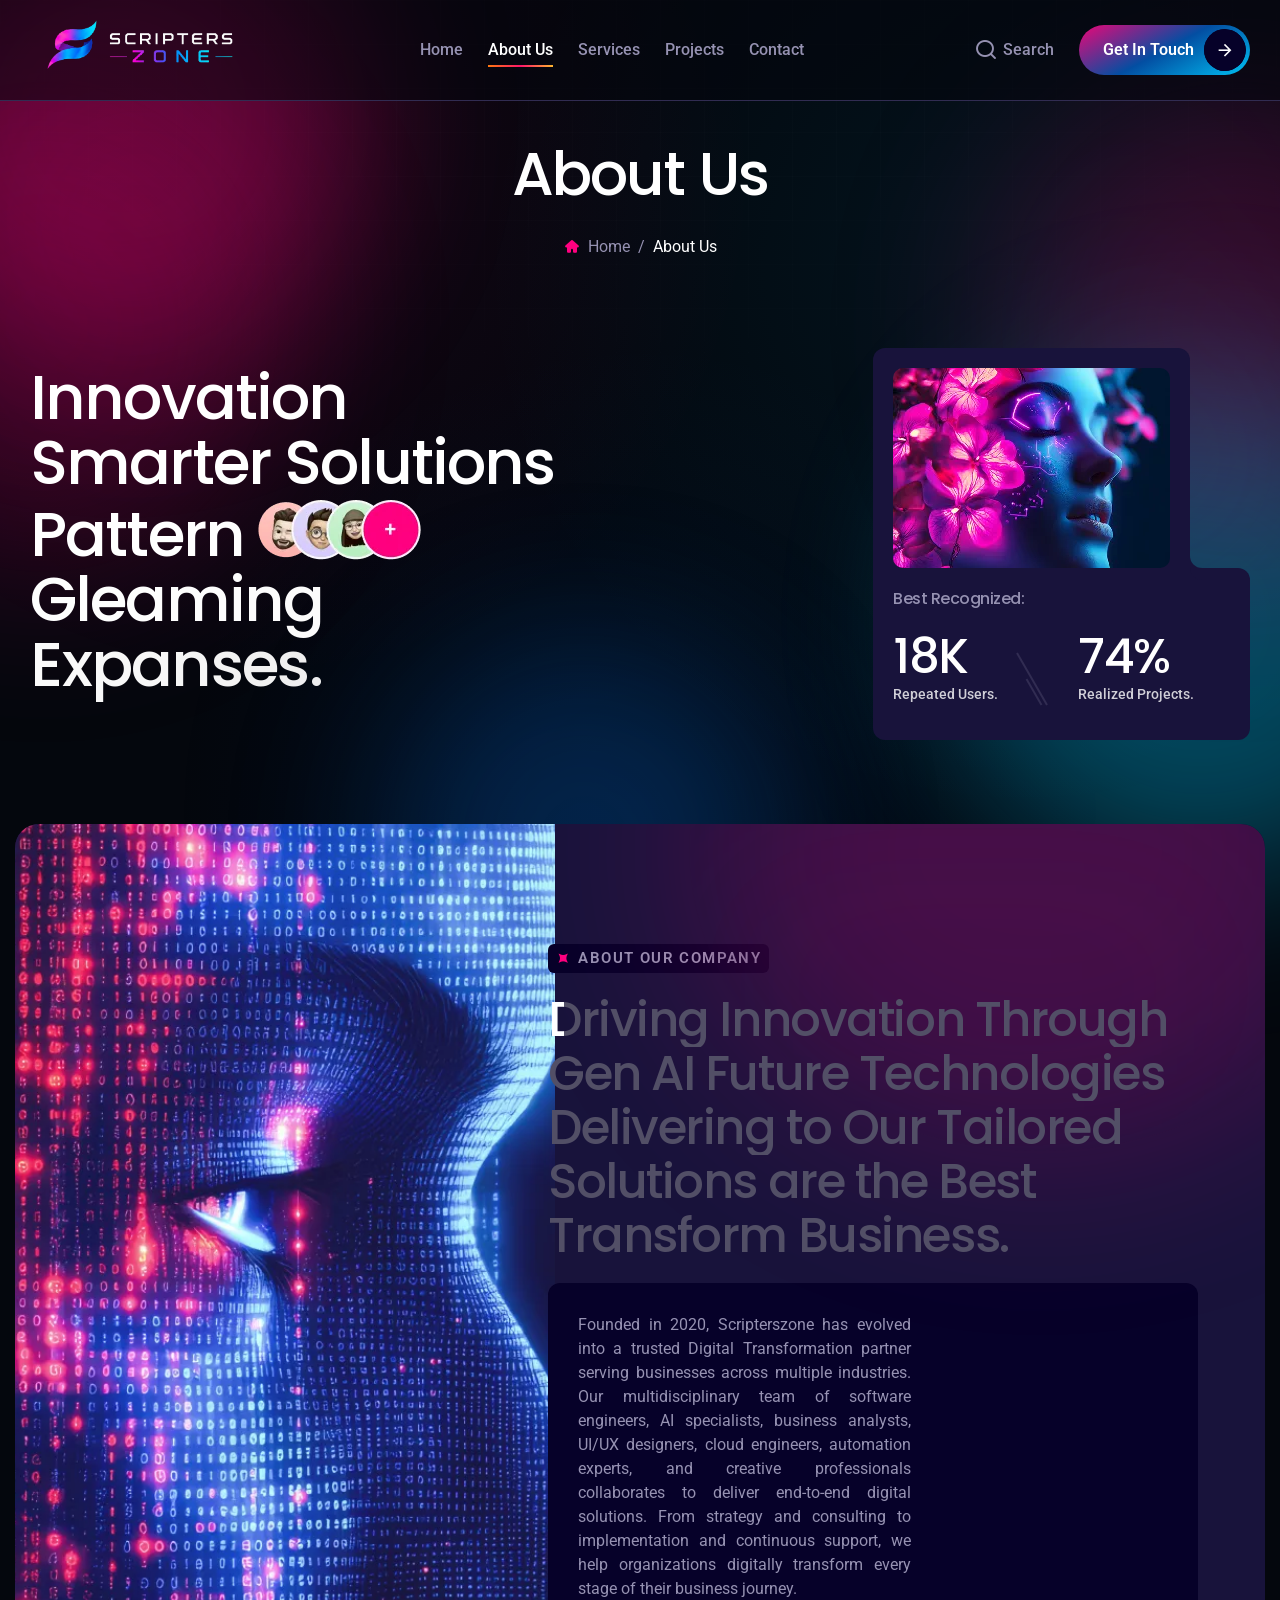
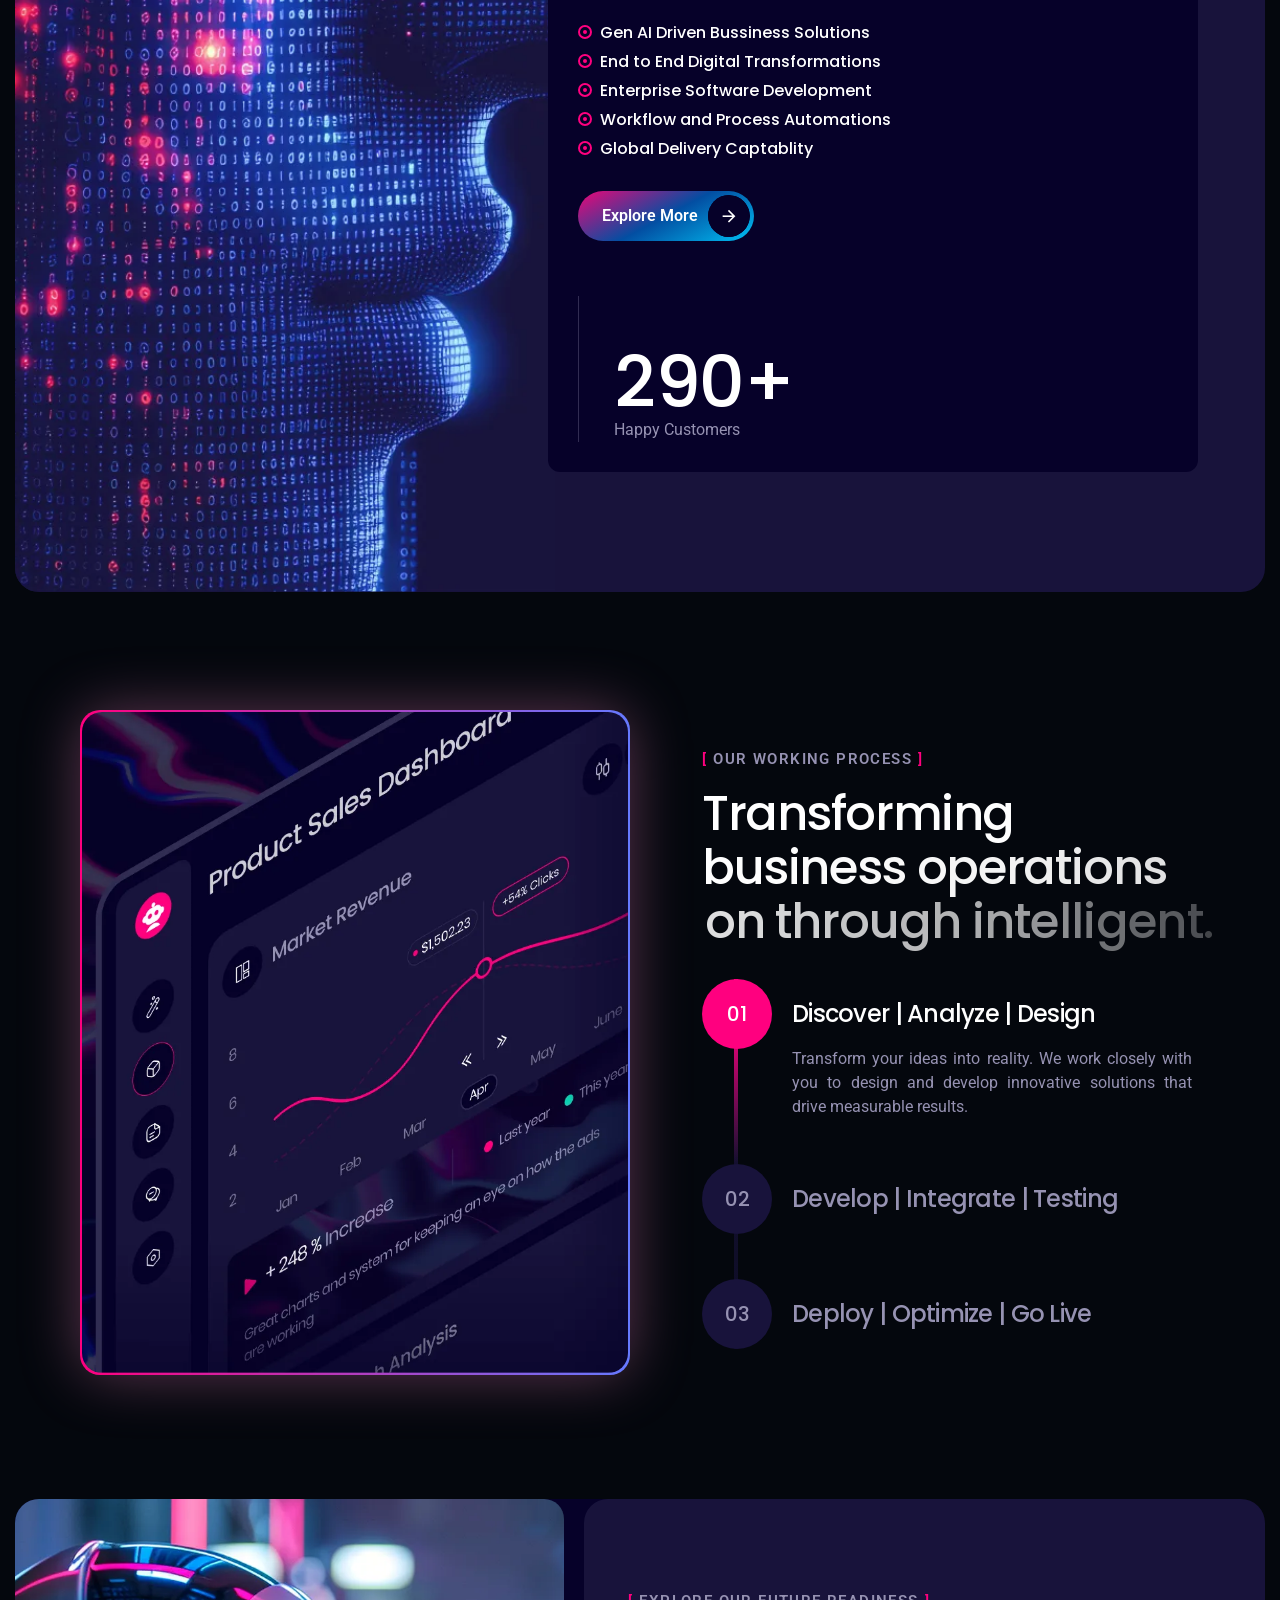
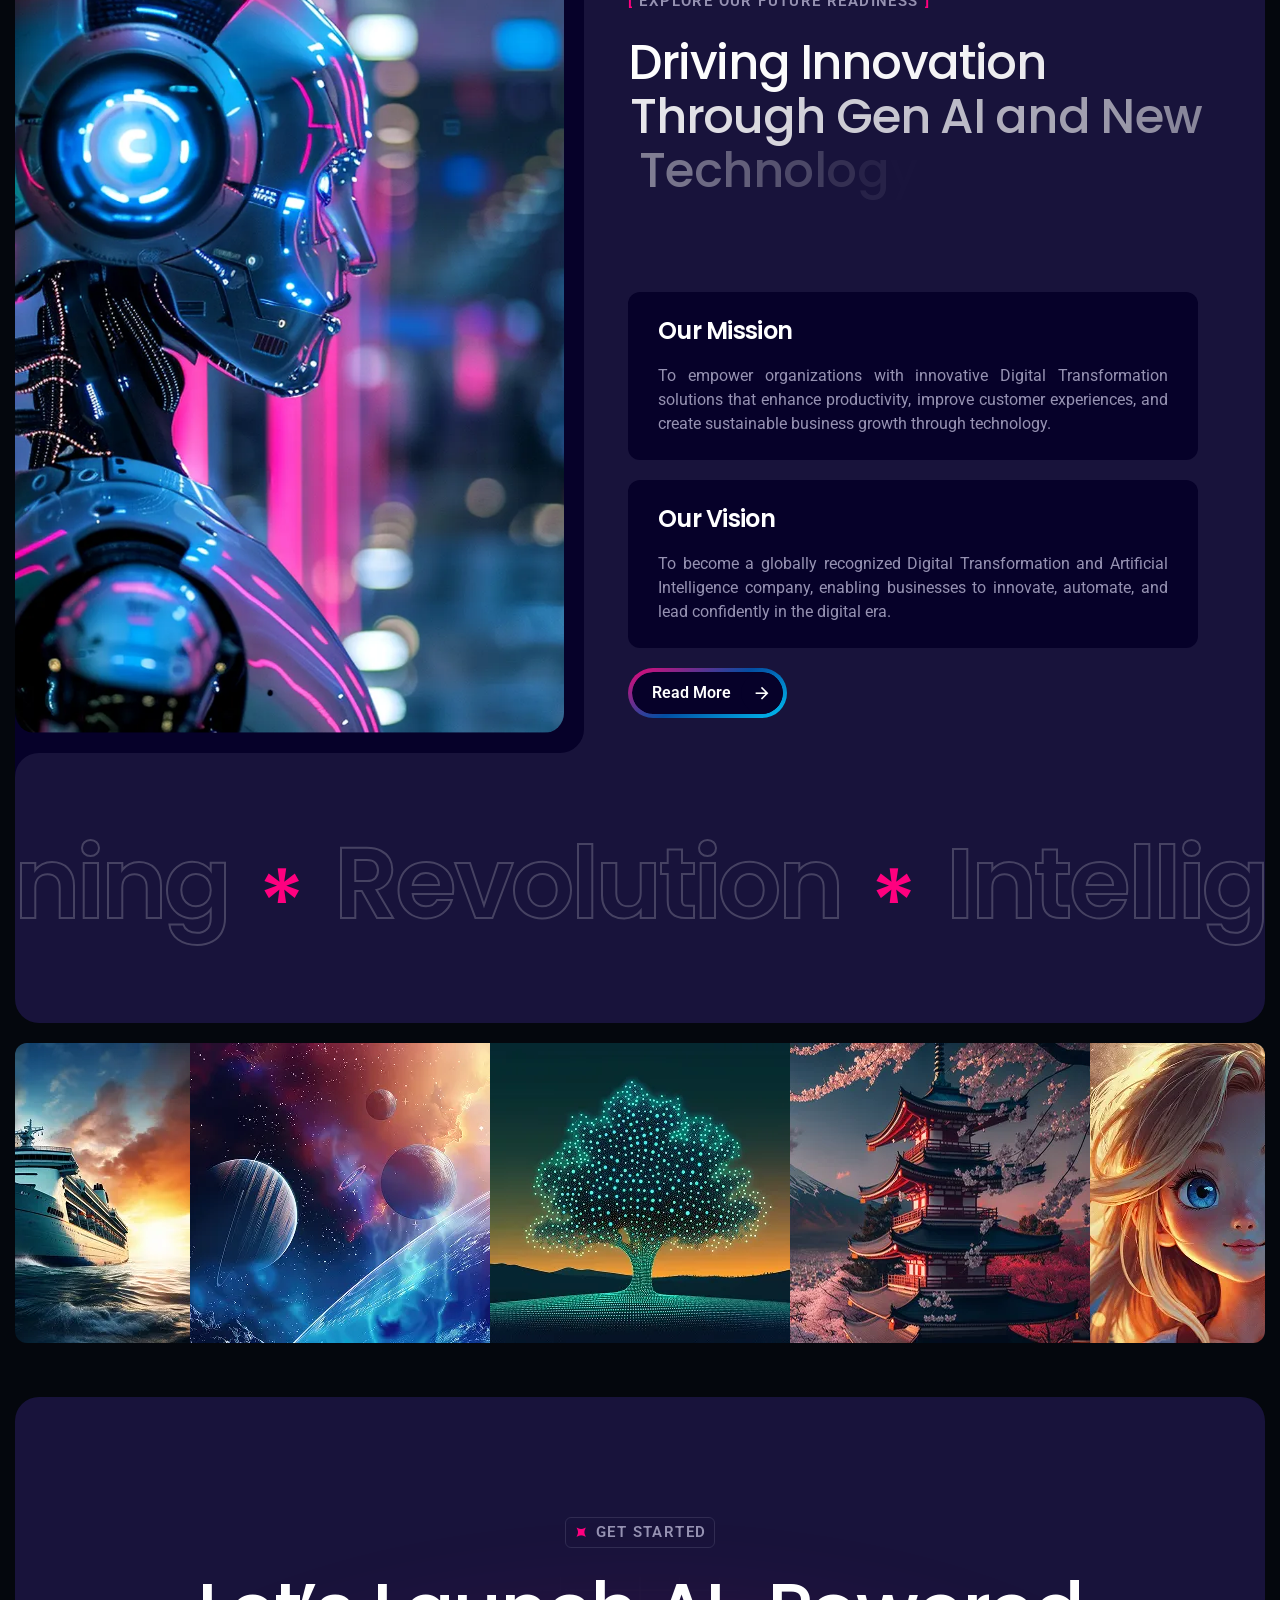
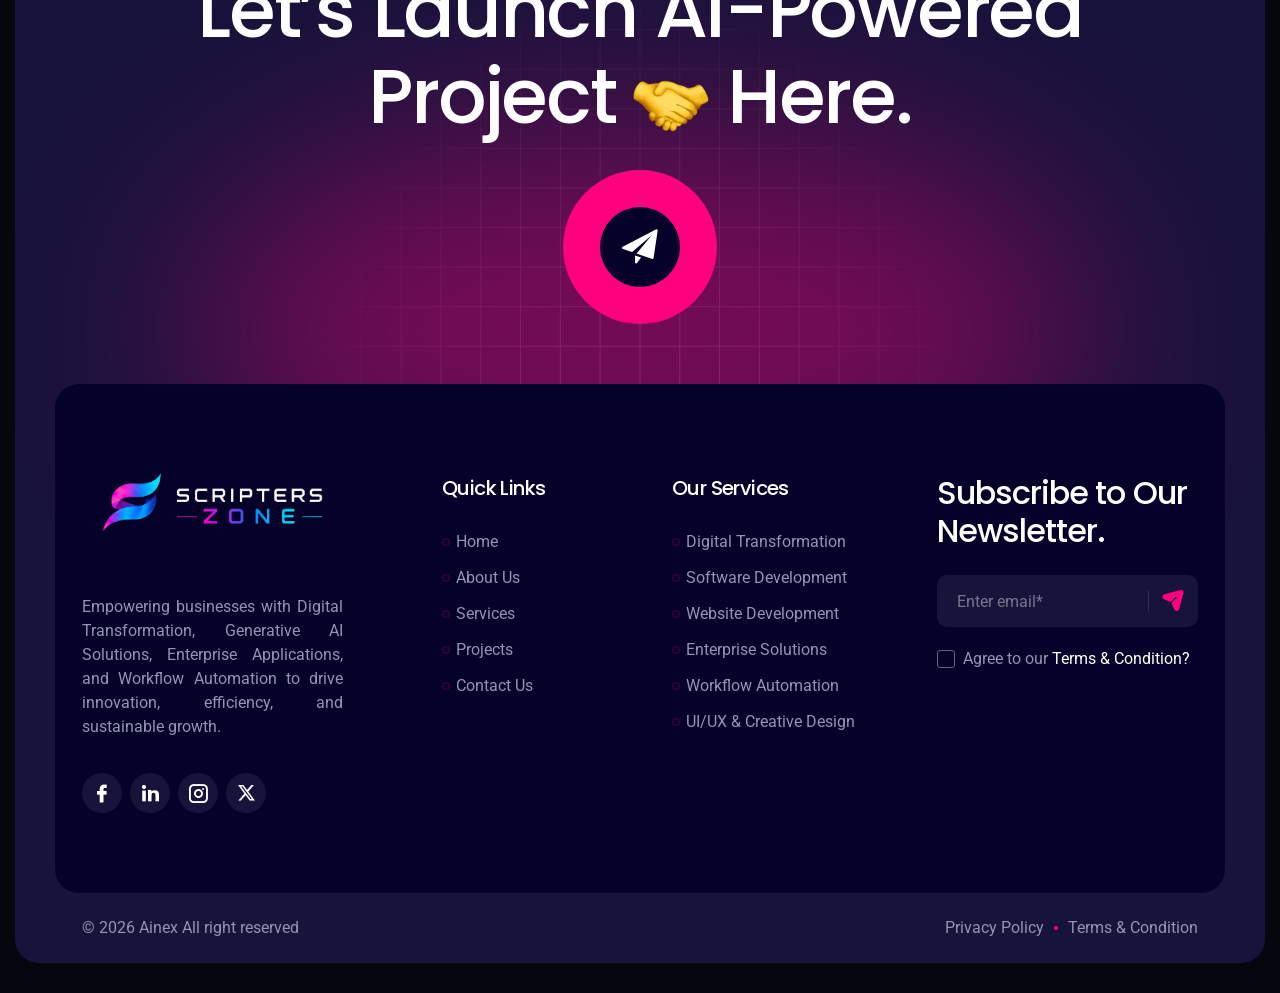
==== about.html @ 6192a3f4 "first commit" ====
<!doctype html>
<html class="no-js" lang="en">

<head>
    <meta charset="utf-8">
    <meta http-equiv="x-ua-compatible" content="ie=edge">
    <meta name="viewport" content="width=device-width, initial-scale=1">
    <meta name="description" content="">

    <!-- Site Title -->
    <title>Scripters Zone</title>

    <!-- Place favicon.ico in the root directory -->
    <link rel="shortcut icon" type="image/x-icon" href="assets/images/fav.png">

    <!-- CSS here -->
    <link rel="stylesheet" href="assets/css/bootstrap.min.css">
    <link rel="stylesheet" href="assets/css/animate.min.css">
    <link rel="stylesheet" href="assets/css/ainex-icons.css">
    <link rel="stylesheet" href="assets/css/nice-select.css">
    <link rel="stylesheet" href="assets/css/swiper.min.css">
    <link rel="stylesheet" href="assets/css/venobox.min.css">
    <link rel="stylesheet" href="assets/css/meanmenu.css">
    <link rel="stylesheet" href="assets/css/main.css">
</head>

<body>
    <div class="bg-noise"></div>
    <div class="grid-overlay"></div>
    <div class="orb orb1"></div>
    <div class="orb orb2"></div>
    <div class="orb orb3"></div>
    <div class="body-overlay"></div>
    <div class="body-overlay"></div>

    <!-- Preloader Start -->
    <div class="preloader is-loading">
        <div class="loading-container">
            <div class="loading"></div>
            <div id="loading-icon"><img src="assets/images/logos/logoicon.png" alt="Loading"></div>
        </div>
    </div>
    <!-- Preloader end -->

    <!-- back to top start -->
    <div class="back-to-top-wrapper">
        <button id="back_to_top" type="button" class="back-to-top-btn">
            <span><i class="tji-rocket"></i></span>
        </button>
    </div>
    <!-- back to top end -->

    <!-- start: Search Popup -->
    <div class="search_popup">
        <div class="search_close">
            <button type="button" class="search_close_btn">
                <svg width="18" height="18" viewBox="0 0 18 18" fill="none" xmlns="http://www.w3.org/2000/svg">
                    <path d="M17 1L1 17" stroke="currentColor" stroke-width="1.5" stroke-linecap="round"
                        stroke-linejoin="round" />
                    <path d="M1 1L17 17" stroke="currentColor" stroke-width="1.5" stroke-linecap="round"
                        stroke-linejoin="round" />
                </svg>
            </button>
        </div>
        <div class="container">
            <div class="row">
                <div class="col-xxl-12">
                    <div class="tj_search_wrapper">
                        <div class="search_form">
                            <form action="#">
                                <div class="search_input">
                                    <h4 class="title">Search Projects, Service or Blog.</h4>
                                    <div class="search-box">
                                        <input class="search-input-field" type="search" placeholder="Search here..."
                                            required="">
                                        <button type="submit">
                                            <i class="tji-search"></i>
                                        </button>
                                    </div>
                                </div>
                            </form>
                        </div>
                    </div>
                </div>
            </div>
        </div>
    </div>
    <div class="search-popup-overlay"></div>
    <!-- end: Search Popup -->

    <!-- start: Hamburger Menu -->
    <div class="hamburger-area d-lg-none">
        <div class="hamburger_bg" data-bg-image="assets/images/funfact/bg-funfact.webp"></div>
        <div class="hamburger_wrapper">
            <div class="hamburger_inner">
                <div class="hamburger_top d-flex align-items-center justify-content-between">
                    <div class="hamburger_logo">
                        <a href="index-2.html" class="mobile_logo">
                            <img src="assets/images/logos/logo.webp" alt="Logo">
                        </a>
                    </div>
                    <div class="hamburger_close">
                        <button class="hamburger_close_btn">
                            <svg width="18" height="18" viewBox="0 0 18 18" fill="none"
                                xmlns="http://www.w3.org/2000/svg">
                                <path d="M17 1L1 17" stroke="currentColor" stroke-width="1.5" stroke-linecap="round"
                                    stroke-linejoin="round" />
                                <path d="M1 1L17 17" stroke="currentColor" stroke-width="1.5" stroke-linecap="round"
                                    stroke-linejoin="round" />
                            </svg>
                        </button>
                    </div>
                </div>
                <div class="hamburger_menu">
                    <div class="mobile_menu"></div>
                </div>
                <div class="hamburger-infos">
                    <h5 class="hamburger-title">Contact Info</h5>
                    <div class="contact-info">
                        <div class="contact-item">
                            <span class="subtitle">Phone</span>
                            <a class="contact-link" href="tel:8089091313">808-909-1313</a>
                        </div>
                        <div class="contact-item">
                            <span class="subtitle">Email</span>
                            <a class="contact-link" href="mailto:info@Ainex.com">info@ainex.com</a>
                        </div>
                        <div class="contact-item">
                            <span class="subtitle">Location</span>
                            <span class="contact-link">993 Renner Burg, West Rond, MT 94251-030</span>
                        </div>
                    </div>
                </div>
            </div>
            <div class="hamburger-socials">
                <h5 class="hamburger-title">Follow Us</h5>
                <div class="social-links style-2">
                    <ul>
                        <li><a href="https://www.facebook.com/" target="_blank"><i class="tji-facebook"></i></a></li>
                        <li><a href="https://www.linkedin.com/" target="_blank"><i class="tji-linkedin"></i></a></li>
                        <li><a href="https://www.instagram.com/" target="_blank"><i class="tji-instagram"></i></a></li>
                        <li><a href="https://x.com/" target="_blank"><i class="tji-x-twitter"></i></a></li>
                    </ul>
                </div>
            </div>
        </div>
    </div>
    <!-- end: Hamburger Menu -->

    <!-- start: Header Area -->
    <header class="header-area header-1 header-absolute">

        <div class="header-bottom">
            <div class="container-fluid">
                <div class="row">
                    <div class="col-12">
                        <div class="header-wrapper">
                            <!-- site logo -->
                            <div class="site_logo">
                                <a class="logo" href="index.html"><img src="assets/images/logos/finallogo.png"
                                        alt="Logo"></a>
                            </div>

                            <!-- navigation -->
                            <div class="menu-area d-none d-lg-inline-flex align-items-center">
                                <nav id="mobile-menu" class="mainmenu">
                                    <ul>
                                        <li><a href="index.html">Home</a></li>
                                        <li class="current-menu-ancestor"><a href="index.html">About Us</a></li>
                                        <li><a href="service.html">Services</a></li>
                                        <li><a href="project.html">Projects</a></li>

                                        <li><a href="contact.html">Contact</a></li>
                                    </ul>
                                </nav>
                            </div>

                            <!-- header right info -->
                            <div class="header-right-item d-none d-lg-inline-flex">
                                <div class="header-search">
                                    <button class="search">
                                        <i class="tji-search"></i> Search
                                    </button>
                                </div>
                                <div class="header-button">
                                    <a class="tj-primary-btn" href="contact.html">
                                        <div class="btn-inner">
                                            <span class="btn-icon h-icon"><i class="tji-arrow-right"></i></span>
                                            <span class="btn-text">Get In Touch</span>
                                            <span class="btn-icon"><i class="tji-arrow-right"></i></span>
                                        </div>
                                    </a>
                                </div>
                            </div>

                            <!-- menu bar -->
                            <div class="menu_bar mobile_menu_bar d-lg-none">
                                <span></span>
                                <span></span>
                                <span></span>
                            </div>
                        </div>
                    </div>
                </div>
            </div>
        </div>
    </header>
    <!-- end: Header Area -->

    <!-- start: Header Area -->
    <header class="header-area header-1 header-duplicate header-sticky">
        <div class="header-bottom">
            <div class="container-fluid">
                <div class="row">
                    <div class="col-12">
                        <div class="header-wrapper">
                            <!-- site logo -->
                            <div class="site_logo">
                                <a class="logo" href="index.html"><img src="assets/images/logos/finallogo.png"
                                        alt="Logo"></a>
                            </div>

                            <!-- navigation -->
                            <div class="menu-area d-none d-lg-inline-flex align-items-center">
                                <nav class="mainmenu">
                                    <ul>
                                        <li><a href="index.html">Home</a></li>
                                        <li class="current-menu-ancestor"><a href="index.html">About Us</a></li>
                                        <li><a href="service.html">Services</a></li>
                                        <li><a href="project.html">Projects</a></li>

                                        <li><a href="contact.html">Contact</a></li>
                                    </ul>
                                </nav>
                            </div>

                            <!-- header right info -->
                            <div class="header-right-item d-none d-lg-inline-flex">
                                <div class="header-search">
                                    <button class="search">
                                        <i class="tji-search"></i> Search
                                    </button>
                                </div>
                                <div class="header-button">
                                    <a class="tj-primary-btn" href="contact.html">
                                        <div class="btn-inner">
                                            <span class="btn-icon h-icon"><i class="tji-arrow-right"></i></span>
                                            <span class="btn-text">Get In Touch</span>
                                            <span class="btn-icon"><i class="tji-arrow-right"></i></span>
                                        </div>
                                    </a>
                                </div>
                            </div>

                            <!-- menu bar -->
                            <div class="menu_bar mobile_menu_bar d-lg-none">
                                <span></span>
                                <span></span>
                                <span></span>
                            </div>
                        </div>
                    </div>
                </div>
            </div>
        </div>
    </header>
    <!-- end: Header Area -->
    <main id="primary" class="site-main">

        <section class="tj-banner-section">
            <div class="container">
                <div class="row">
                    <div class="col-lg-12">
                        <div class="tj-page-header-content text-center">
                            <h1 class="tj-page-title">About Us</h1>
                            <div class="tj-page-link">
                                <span><i class="tji-home"></i></span>
                                <span>
                                    <a href="index.html">Home</a>
                                </span>
                                <span>/</span>
                                <span>
                                    <span>About Us</span>
                                </span>
                            </div>
                        </div>
                    </div>
                </div>
            </div>
            <div class="banner-content-area">
                <div class="banner-col">
                    <div class="banner-content">
                        <h1 class="banner-title text-anim">Innovation Smarter
                            Solutions Pattern <span><img class="wow fadeInRight" data-wow-delay="0.65s"
                                    src="assets/images/hero/profile.webp" alt="Image"></span> Gleaming Expanses.
                        </h1>
                    </div>
                </div>
                <div class="banner-col">
                    <div class="banner-highlight wow fadeInUp" data-wow-delay=".2s" data-wow-duration="0.8s">
                        <div class="banner-video">
                            <video loop muted autoplay playsinline poster="assets/images/hero/hero-video-thumb.webp">
                                <source src="assets/video/hero.mp4" type="video/mp4">
                            </video>
                        </div>
                        <div class="heighlight-content">
                            <h6>Best Recognized:</h6>
                            <div class="heighlight-inner">
                                <div class="countup-item">
                                    <div class="inline-content">
                                        <span class="counter">20</span>
                                        <span class="count-plus">K</span>
                                    </div>
                                    <span class="count-text">Repeated Users.</span>
                                </div>
                                <div class="countup-item">
                                    <div class="inline-content">
                                        <span class="counter">80</span>
                                        <span class="count-plus">%</span>
                                    </div>
                                    <span class="count-text">Realized Projects.</span>
                                </div>
                            </div>
                        </div>
                    </div>
                </div>
                <!-- <div class="banner-scroll wow fadeIn" data-wow-delay=".3s">
                    <a href="#client" class="scroll-down">
                        <span><i class="tji-arrow-down-long"></i></span>
                        Learn More
                    </a>
                </div> -->
            </div>
            <!-- <div class="banner-img-area-1 wow fadeInUp" data-wow-delay=".4s" data-wow-duration="0.8s">
                <div class="banner-img">
                    <img src="assets/images/hero/hero-img.webp" alt="Image">
                </div>
                <div class="collab-text">
                    <span><i class="tji-ai"></i></span>
                    <p class="desc">Collaborative Minds, Creative Hearts.</p>
                </div>
            </div> -->
        </section>

        <section class="h6-about-section section-gap-x3">
            <div class="container">
                <div class="row">
                    <div class="col-12">
                        <div class="about-content-area style-4 gap-top gap-bottom">
                            <div class="sec-heading style-6">
                                <span class="sub-title wow fadeInUp" data-wow-delay="0.3s"><i
                                        class="tji-subtitle-2"></i>About Our
                                    Company</span>
                                <h2 class="sec-title title-highlight">Driving Innovation Through Gen AI Future
                                    Technologies
                                    Delivering to
                                    Our Tailored Solutions are the Best Transform Business.</h2>
                            </div>
                            <div class="about-bottom-area-4">
                                <div class="about-content">
                                    <p style="text-align: justify;" class="desc wow fadeInLeft " data-wow-delay="0.5s">
                                        Founded in 2020,
                                        Scripterszone
                                        has evolved into a trusted Digital Transformation partner serving businesses
                                        across multiple industries. Our multidisciplinary team of software engineers, AI
                                        specialists, business analysts, UI/UX designers, cloud engineers, automation
                                        experts, and creative professionals collaborates to deliver end-to-end digital
                                        solutions. From strategy and consulting to implementation and continuous
                                        support, we help organizations digitally transform every stage of their business
                                        journey.</p>

                                    <ul class="list-style-1 text-white wow fadeInLeft" data-wow-delay="0.6s">
                                        <li>Gen AI Driven Bussiness Solutions</li>
                                        <li>End to End Digital Transformations</li>
                                        <li>Enterprise Software Development</li>
                                        <li>Workflow and Process Automations</li>
                                        <li>Global Delivery Captablity</li>

                                    </ul>
                                    <a class="tj-primary-btn wow fadeInLeft" data-wow-delay="0.7s" href="about.html">
                                        <div class="btn-inner">
                                            <span class="btn-icon h-icon"><i class="tji-arrow-right"></i></span>
                                            <span class="btn-text">Explore More</span>
                                            <span class="btn-icon"><i class="tji-arrow-right"></i></span>
                                        </div>
                                    </a>
                                </div>
                                <div class="h6-customers-box wow fadeInLeft" data-wow-delay=".5s">
                                    <div class="customers">
                                        <ul>
                                            <li class="wow fadeInLeft" data-wow-delay=".3s"><img
                                                    src="assets/images/testimonial/client-3.webp" alt="">
                                            </li>
                                            <li class="wow fadeInLeft" data-wow-delay=".4s"><img
                                                    src="assets/images/testimonial/client-2.webp" alt="">
                                            </li>
                                            <li class="wow fadeInLeft" data-wow-delay=".5s"><img
                                                    src="assets/images/testimonial/client-4.webp" alt="">
                                            </li>
                                            <li class="wow fadeInLeft" data-wow-delay=".6s"><span><i
                                                        class="tji-plus"></i></span></li>
                                        </ul>
                                    </div>
                                    <div class="countup-item">
                                        <div class="inline-content">
                                            <span class="counter">500</span>
                                            <span class="count-plus">+</span>



                                        </div>
                                        <span class="count-text">Happy Customers</span>
                                    </div>
                                </div>
                            </div>
                        </div>
                    </div>
                </div>
            </div>
            <div class="h6-about-img">
                <div class="about-img wow fadeInLeft" data-wow-delay=".3s" data-wow-duration="0.8s">
                    <img src="assets/images/about/h6-about-img.webp" alt="Image">
                </div>
            </div>
        </section>
        <div class="h8-working-process section-gap fix">
            <div class="container">
                <div class="row row-gap-4">
                    <div class="col-lg-6 order-lg-1 order-2">
                        <div class="process-img-area wow fadeInLeft" data-wow-delay=".3s">
                            <div class="process-img active">
                                <img src="assets/images/process/h8-process-img.webp" alt="">
                            </div>
                            <div class="process-img">
                                <img src="assets/images/process/process-img.webp" alt="">
                            </div>
                            <div class="process-img">
                                <img src="assets/images/project/project-4.webp" alt="">
                            </div>
                        </div>
                    </div>
                    <div class="col-lg-6 order-lg-2 order-1">
                        <div class="h8-process-area">
                            <div class="sec-heading style-2">
                                <span class="sub-title wow fadeInUp" data-wow-delay="0.3s">OUR WORKING PROCESS</span>
                                <h2 class="sec-title text-anim">Transforming business operations on through intelligent.
                                </h2>
                            </div>
                            <div class="h8-process-wrap wow fadeInUp" data-wow-delay=".3s" data-wow-duration="1.5s">
                                <div class="process-line"></div>
                                <div class="process-item h8-process-item active">
                                    <div class="process-step">
                                        <span>01</span>
                                    </div>
                                    <div class="process-content">
                                        <h4 class="title">Discover | Analyze | Design</h4>
                                        <p class="desc">Transform your ideas into reality. We work closely with you to
                                            design and develop innovative solutions that drive measurable results.
                                        </p>
                                    </div>
                                </div>


                                <div class="process-item h8-process-item">
                                    <div class="process-step">
                                        <span>02</span>
                                    </div>
                                    <div class="process-content">
                                        <h4 class="title">Develop | Integrate | Testing </h4>
                                        <p class="desc">

                                            Build secure, scalable web, mobile, and enterprise applications & Connect
                                            ERP, CRM, third-party APIs, cloud services, and AI models.
                                        </p>
                                    </div>
                                </div>

                                <div class="process-item h8-process-item">
                                    <div class="process-step">
                                        <span>03</span>
                                    </div>
                                    <div class="process-content">
                                        <h4 class="title">Deploy | Optimize | Go Live</h4>
                                        <p class="desc">Launch cloud-ready solutions with CI/CD and DevOps best
                                            practices & Monitor, maintain, improve, and continuously innovate.
                                        </p>
                                    </div>
                                </div>


                            </div>
                        </div>
                    </div>
                </div>
            </div>
        </div>
        <section class="tj-about-section-2 section-gap-x">
            <div class="about-wrapper">
                <div class="about-area">
                    <div class="container">
                        <div class="row">
                            <div class="col-12">
                                <div class="about-content-area style-2">
                                    <div class="sec-heading style-2">
                                        <span class="sub-title wow fadeInUp" data-wow-delay="0.3s">Explore our
                                            Future readiness</span>
                                        <h2 class="sec-title text-anim">Driving Innovation Through Gen AI and New
                                            Technology, Delivering
                                            Tailored</h2>
                                    </div>
                                    <div class="about-bottom-area-2">

                                        <div class="mission-vision-wrap">
                                            <div class="mission-vision-box wow fadeInRight" data-wow-delay=".5s">
                                                <h4 class="title">Our Mission</h4>
                                                <p class="desc">To empower organizations with innovative Digital
                                                    Transformation solutions that enhance productivity, improve customer
                                                    experiences, and create sustainable business growth through
                                                    technology.
                                                </p>
                                            </div>
                                            <div class="mission-vision-box wow fadeInRight" data-wow-delay=".5s">
                                                <h4 class="title">Our Vision</h4>
                                                <p class="desc">To become a globally recognized Digital Transformation
                                                    and Artificial Intelligence company, enabling businesses to
                                                    innovate, automate, and lead confidently in the digital era.
                                                </p>
                                            </div>
                                            <a class="tj-primary-btn style-2 wow fadeInUp" data-wow-delay=".5s"
                                                href="about.html">
                                                <div class="btn-inner">
                                                    <span class="btn-icon h-icon"><i class="tji-arrow-right"></i></span>
                                                    <span class="btn-text">Read More</span>
                                                    <span class="btn-icon"><i class="tji-arrow-right"></i></span>
                                                </div>
                                            </a>
                                        </div>
                                    </div>
                                </div>
                            </div>
                        </div>
                    </div>
                    <div class="about-img-area">
                        <div class="about-img wow fadeInLeft" data-wow-delay=".3s" data-wow-duration="0.8s">
                            <img src="assets/images/about/about-img-2.webp" alt="Image">
                        </div>
                    </div>
                </div>
                <div class="marquee-area">
                    <div class="swiper marquee-slider">
                        <div class="swiper-wrapper">
                            <div class="swiper-slide marquee-item">
                                <h4 class="marquee-text">Redefining</h4>
                                <div class="marquee-icon">
                                    <i class="tji-marquee-icon"></i>
                                </div>
                            </div>
                            <div class="swiper-slide marquee-item">
                                <h4 class="marquee-text">Revolution</h4>
                                <div class="marquee-icon">
                                    <i class="tji-marquee-icon"></i>
                                </div>
                            </div>
                            <div class="swiper-slide marquee-item">
                                <h4 class="marquee-text">Intelligence</h4>
                                <div class="marquee-icon">
                                    <i class="tji-marquee-icon"></i>
                                </div>
                            </div>
                            <div class="swiper-slide marquee-item">
                                <h4 class="marquee-text">Redefining</h4>
                                <div class="marquee-icon">
                                    <i class="tji-marquee-icon"></i>
                                </div>
                            </div>
                            <div class="swiper-slide marquee-item">
                                <h4 class="marquee-text">Revolution</h4>
                                <div class="marquee-icon">
                                    <i class="tji-marquee-icon"></i>
                                </div>
                            </div>
                            <div class="swiper-slide marquee-item">
                                <h4 class="marquee-text">Intelligence</h4>
                                <div class="marquee-icon">
                                    <i class="tji-marquee-icon"></i>
                                </div>
                            </div>
                        </div>
                    </div>
                </div>
            </div>
        </section>

        <section class="tj-gallery-section section-gap-x wow fadeInUp" data-wow-delay=".4s">
            <div class="container-fluid gx-md-0">
                <div class="row">
                    <div class="col-12">
                        <div class="swiper gallery-slider">
                            <div class="swiper-wrapper">
                                <div class="swiper-slide gallery-item">
                                    <div class="gallery-img">
                                        <img src="assets/images/gallery/insta-gallery-1.webp" alt="Image">
                                        <a class="social-icon" href="https://www.instagram.com/" target="_blank"><i
                                                class="tji-instagram"></i></a>
                                    </div>
                                </div>
                                <div class="swiper-slide gallery-item">
                                    <div class="gallery-img">
                                        <img src="assets/images/gallery/insta-gallery-2.webp" alt="Image">
                                        <a class="social-icon" href="https://www.instagram.com/" target="_blank"><i
                                                class="tji-instagram"></i></a>
                                    </div>
                                </div>
                                <div class="swiper-slide gallery-item">
                                    <div class="gallery-img">
                                        <img src="assets/images/gallery/insta-gallery-3.webp" alt="Image">
                                        <a class="social-icon" href="https://www.instagram.com/" target="_blank"><i
                                                class="tji-instagram"></i></a>
                                    </div>
                                </div>
                                <div class="swiper-slide gallery-item">
                                    <div class="gallery-img">
                                        <img src="assets/images/gallery/insta-gallery-4.webp" alt="Image">
                                        <a class="social-icon" href="https://www.instagram.com/" target="_blank"><i
                                                class="tji-instagram"></i></a>
                                    </div>
                                </div>
                                <div class="swiper-slide gallery-item">
                                    <div class="gallery-img">
                                        <img src="assets/images/gallery/insta-gallery-5.webp" alt="Image">
                                        <a class="social-icon" href="https://www.instagram.com/" target="_blank"><i
                                                class="tji-instagram"></i></a>
                                    </div>
                                </div>
                                <div class="swiper-slide gallery-item">
                                    <div class="gallery-img">
                                        <img src="assets/images/gallery/insta-gallery-6.webp" alt="Image">
                                        <a class="social-icon" href="https://www.instagram.com/" target="_blank"><i
                                                class="tji-instagram"></i></a>
                                    </div>
                                </div>
                            </div>
                        </div>
                    </div>
                </div>
            </div>
        </section>
    </main>


    <!-- start: Footer Section -->
    <footer class="tj-footer-section footer-3 section-gap-top section-gap-x mt-4">
        <div class="footer-top-area">
            <div class="container">
                <div class="row">
                    <div class="col-12">
                        <div class="footer-cta">
                            <div class="sec-heading style-3 wow fadeInUp" data-wow-delay=".5s">
                                <span class="sub-title"><i class="tji-subtitle-2"></i>Get Started</span>
                                <h2 class="sec-title">Let’s Launch AI-Powered Project <img
                                        src="assets/images/shape/hand.webp" alt="">
                                    Here.
                                </h2>
                            </div>
                            <div class="circle-text-wrap wow fadeInUp" data-wow-delay=".7s">
                                <span class="circle-text" data-bg-image="assets/images/cta/circle-text.webp"></span>
                                <a class="circle-icon" href="contact.html"><span><i class="tji-plane-2"></i></span></a>
                            </div>
                            <div class="cta-bg wow fadeIn" data-wow-delay=".3s"><img
                                    src="assets/images/cta/line-pattern.webp" alt="">
                            </div>
                        </div>
                    </div>
                </div>
            </div>
        </div>
        <div class="footer-main-area style-2">
            <div class="container">
                <div class="row justify-content-between">
                    <div class="col-xl-3 col-md-6">
                        <div class="footer-widget footer-col-1">
                            <div class="footer-logo">
                                <a href="index-2.html">
                                    <img src="assets/images/logos/finallogo.png" alt="Logo">
                                </a>
                            </div>
                            <div class="footer-text">
                                <p style="text-align: justify;">Empowering businesses with Digital Transformation,
                                    Generative
                                    AI
                                    Solutions, Enterprise
                                    Applications, and Workflow Automation to drive innovation, efficiency, and
                                    sustainable growth.

                                </p>

                            </div>
                            <div class="social-links style-2">
                                <ul>
                                    <li><a href="https://www.facebook.com/" target="_blank"><i
                                                class="tji-facebook"></i></a></li>
                                    <li><a href="https://www.linkedin.com/" target="_blank"><i
                                                class="tji-linkedin"></i></a></li>
                                    <li><a href="https://www.instagram.com/" target="_blank"><i
                                                class="tji-instagram"></i></a></li>
                                    <li><a href="https://x.com/" target="_blank"><i class="tji-x-twitter"></i></a></li>
                                </ul>
                            </div>
                        </div>
                    </div>
                    <div class="col-xxl-2 col-xl-3 col-md-6">
                        <div class="footer-widget widget-nav-menu footer-col-2">
                            <h5 class="title">Quick Links</h5>
                            <ul>
                                <li><a href="index.html">Home</a></li>
                                <li><a href="about.html">About Us</a></li>
                                <li><a href="service.html">Services</a></li>
                                <li><a href="project.html">Projects</a></li>
                                <li><a href="contact.html">Contact Us</a></li>
                            </ul>
                        </div>
                    </div>
                    <div class="col-xl-3 col-md-6">
                        <div class="footer-widget widget-nav-menu footer-col-3">
                            <h5 class="title">Our Services</h5>
                            <ul>
                                <li><a href="service.html">Digital Transformation</a></li>
                                <li><a href="service.html">Software Development</a></li>
                                <li><a href="service.html">Website Development</a></li>
                                <li><a href="service.html">Enterprise Solutions</a></li>
                                <li><a href="service.html">Workflow Automation</a></li>
                                <li><a href="service.html">UI/UX & Creative Design</a></li>
                            </ul>
                        </div>
                    </div>
                    <div class="col-xxl-4 col-xl-3 col-md-6">
                        <div class="footer-widget widget-subscribe footer-col-4">
                            <h3 class="title">Subscribe to Our Newsletter.</h3>
                            <div class="subscribe-form">
                                <form action="#">
                                    <input type="email" name="email" placeholder="Enter email*">
                                    <button type="submit"><i class="tji-plane"></i></button>
                                    <label for="agree"><input id="agree" type="checkbox">Agree to our <a href="#">Terms
                                            &
                                            Condition?</a></label>
                                </form>
                            </div>
                        </div>
                    </div>
                </div>
            </div>
        </div>
        <div class="tj-copyright-area-2">
            <div class="container">
                <div class="row">
                    <div class="col-12">
                        <div class="copyright-content-area">
                            <div class="copyright-text">
                                <p>&copy; <span>2026</span> <a
                                        href="https://themeforest.net/user/theme-junction/portfolio"
                                        target="_blank">Ainex</a> All right reserved</p>
                            </div>
                            <div class="copyright-menu">
                                <ul>
                                    <li><a href="contact.html">Privacy Policy</a></li>
                                    <li><a href="contact.html">Terms & Condition</a></li>
                                </ul>
                            </div>
                        </div>
                    </div>
                </div>
            </div>
        </div>
    </footer>

    <!-- end: Footer Section -->


    <!-- JS here -->
    <script src="assets/js/jquery.min.js"></script>
    <script src="assets/js/bootstrap.bundle.min.js"></script>

    <script src="assets/js/gsap.min.js"></script>
    <script src="assets/js/gsap-scroll-to-plugin.min.js"></script>
    <script src="assets/js/gsap-scroll-trigger.min.js"></script>
    <script src="assets/js/gsap-split-text.min.js"></script>
    <script src="assets/js/smooth-scroll.min.js"></script>

    <script src="assets/js/jquery.nice-select.min.js"></script>
    <script src="assets/js/swiper.min.js"></script>
    <script src="assets/js/waypoints.min.js"></script>
    <script src="assets/js/counterup.min.js"></script>
    <script src="assets/js/venobox.min.js"></script>
    <script src="assets/js/appear.min.js"></script>
    <script src="assets/js/wow.min.js"></script>
    <script src="assets/js/meanmenu.js"></script>
    <script src="assets/js/main.js"></script>
</body>

</html>
---- assets/css/ainex-icons.css ----
@font-face {
	font-family: "ainex-icons";
	src: url("../fonts/ainex-icons551a.eot?zdks1n");
	src: url("../fonts/ainex-icons551a.eot?zdks1n#iefix") format("embedded-opentype"),
		url("../fonts/ainex-icons551a.ttf?zdks1n") format("truetype"),
		url("../fonts/ainex-icons551a.woff?zdks1n") format("woff"),
		url("../fonts/ainex-icons551a.svg?zdks1n#ainex-icons") format("svg");
	font-weight: normal;
	font-style: normal;
	font-display: block;
}

[class^="tji-"],
[class*=" tji-"] {
	/* use !important to prevent issues with browser extensions that change fonts */
	font-family: "ainex-icons" !important;
	speak: never;
	font-style: normal;
	font-weight: normal;
	font-variant: normal;
	text-transform: none;
	line-height: 1;

	/* Better Font Rendering =========== */
	-webkit-font-smoothing: antialiased;
	-moz-osx-font-smoothing: grayscale;
}

.tji-idea:before {
	content: "\e901";
}
.tji-arrow-right-2:before {
	content: "\e902";
}
.tji-arrow-menu:before {
	content: "\e903";
}
.tji-arrow-left:before {
	content: "\e904";
}
.tji-arrow-right:before {
	content: "\e905";
}
.tji-arrow-right-3:before {
	content: "\e906";
}
.tji-arrow-left-long:before {
	content: "\e907";
}
.tji-arrow-right-long:before {
	content: "\e908";
}
.tji-arrow-down:before {
	content: "\e909";
}
.tji-arrow-down-long:before {
	content: "\e910";
}
.tji-search:before {
	content: "\e911";
}
.tji-home:before {
	content: "\e912";
}
.tji-envelop:before {
	content: "\e913";
}
.tji-envelop-2:before {
	content: "\e914";
}
.tji-phone:before {
	content: "\e915";
}
.tji-phone-2:before {
	content: "\e916";
}
.tji-location:before {
	content: "\e917";
}
.tji-location-2:before {
	content: "\e918";
}
.tji-plane:before {
	content: "\e919";
}
.tji-clock:before {
	content: "\e920";
}
.tji-ai:before {
	content: "\e921";
}
.tji-cheer-up:before {
	content: "\e922";
}
.tji-hand:before {
	content: "\e923";
}
.tji-trophy:before {
	content: "\e924";
}
.tji-team:before {
	content: "\e925";
}
.tji-discovery:before {
	content: "\e926";
}
.tji-development:before {
	content: "\e927";
}
.tji-support:before {
	content: "\e928";
}
.tji-innovation:before {
	content: "\e929";
}
.tji-integration:before {
	content: "\e930";
}
.tji-technology:before {
	content: "\e931";
}
.tji-support-2:before {
	content: "\e932";
}
.tji-play:before {
	content: "\e933";
}
.tji-quote:before {
	content: "\e934";
}
.tji-plus:before {
	content: "\e935";
}
.tji-minus:before {
	content: "\e936";
}
.tji-stars:before {
	content: "\e937";
}
.tji-subtitle:before {
	content: "\e938";
}
.tji-subtitle-2:before {
	content: "\e939";
}
.tji-marquee-icon:before {
	content: "\e940";
}
.tji-user:before {
	content: "\e941";
}
.tji-budget:before {
	content: "\e942";
}
.tji-chart:before {
	content: "\e943";
}
.tji-calendar:before {
	content: "\e944";
}
.tji-chat:before {
	content: "\e945";
}
.tji-comment:before {
	content: "\e946";
}
.tji-window:before {
	content: "\e947";
}
.tji-check:before {
	content: "\e948";
}
.tji-check-2:before {
	content: "\e949";
}
.tji-rocket:before {
	content: "\e950";
}
.tji-share:before {
	content: "\e951";
}
.tji-plane-2:before {
	content: "\e952";
}
.tji-facebook:before {
	content: "\e953";
}
.tji-instagram:before {
	content: "\e954";
}
.tji-linkedin:before {
	content: "\e955";
}
.tji-x-twitter:before {
	content: "\e956";
}
.tji-whatsapp:before {
	content: "\e957";
}
.tji-telegram:before {
	content: "\e958";
}
.tji-messenger:before {
	content: "\e959";
}
.tji-youtube:before {
	content: "\e960";
}
.tji-vimeo:before {
	content: "\e961";
}
.tji-pinterest:before {
	content: "\e962";
}
.tji-spotify:before {
	content: "\e963";
}
.tji-threads:before {
	content: "\e964";
}
.tji-tumblr:before {
	content: "\e965";
}
.tji-github:before {
	content: "\e966";
}
.tji-google:before {
	content: "\e967";
}
.tji-apple:before {
	content: "\e968";
}
.tji-signal:before {
	content: "\e969";
}
.tji-add-cart:before {
	content: "\e970";
}
.tji-robot:before {
	content: "\e971";
}
.tji-service-1:before {
	content: "\e972";
}
.tji-service-2:before {
	content: "\e973";
}
.tji-service-3:before {
	content: "\e974";
}
.tji-service-4:before {
	content: "\e975";
}
.tji-x-mark:before {
	content: "\e976";
}
.tji-search-2:before {
	content: "\e977";
}
.tji-plane-3:before {
	content: "\e978";
}
.tji-message:before {
	content: "\e979";
}
.tji-list:before {
	content: "\e980";
}
.tji-clock-2:before {
	content: "\e981";
}
.tji-folder:before {
	content: "\e982";
}
.tji-power:before {
	content: "\e983";
}
---- assets/css/nice-select.css ----
.nice-select {
  -webkit-tap-highlight-color: transparent;
  background-color: #fff;
  border-radius: 5px;
  border: solid 1px #e8e8e8;
  box-sizing: border-box;
  clear: both;
  cursor: pointer;
  display: block;
  float: left;
  font-family: inherit;
  font-size: 14px;
  font-weight: normal;
  height: 42px;
  line-height: 40px;
  outline: none;
  padding-left: 18px;
  padding-right: 30px;
  position: relative;
  text-align: left !important;
  -webkit-transition: all 0.2s ease-in-out;
  transition: all 0.2s ease-in-out;
  -webkit-user-select: none;
     -moz-user-select: none;
      -ms-user-select: none;
          user-select: none;
  white-space: nowrap;
  width: auto; }
  .nice-select:hover {
    border-color: #dbdbdb; }
  .nice-select:active, .nice-select.open, .nice-select:focus {
    border-color: #999; }
  .nice-select:after {
    border-bottom: 2px solid #999;
    border-right: 2px solid #999;
    content: '';
    display: block;
    height: 5px;
    margin-top: -4px;
    pointer-events: none;
    position: absolute;
    right: 12px;
    top: 50%;
    -webkit-transform-origin: 66% 66%;
        -ms-transform-origin: 66% 66%;
            transform-origin: 66% 66%;
    -webkit-transform: rotate(45deg);
        -ms-transform: rotate(45deg);
            transform: rotate(45deg);
    -webkit-transition: all 0.15s ease-in-out;
    transition: all 0.15s ease-in-out;
    width: 5px; }
  .nice-select.open:after {
    -webkit-transform: rotate(-135deg);
        -ms-transform: rotate(-135deg);
            transform: rotate(-135deg); }
  .nice-select.open .list {
    opacity: 1;
    pointer-events: auto;
    -webkit-transform: scale(1) translateY(0);
        -ms-transform: scale(1) translateY(0);
            transform: scale(1) translateY(0); }
  .nice-select.disabled {
    border-color: #ededed;
    color: #999;
    pointer-events: none; }
    .nice-select.disabled:after {
      border-color: #cccccc; }
  .nice-select.wide {
    width: 100%; }
    .nice-select.wide .list {
      left: 0 !important;
      right: 0 !important; }
  .nice-select.right {
    float: right; }
    .nice-select.right .list {
      left: auto;
      right: 0; }
  .nice-select.small {
    font-size: 12px;
    height: 36px;
    line-height: 34px; }
    .nice-select.small:after {
      height: 4px;
      width: 4px; }
    .nice-select.small .option {
      line-height: 34px;
      min-height: 34px; }
  .nice-select .list {
    background-color: #fff;
    border-radius: 5px;
    box-shadow: 0 0 0 1px rgba(68, 68, 68, 0.11);
    box-sizing: border-box;
    margin-top: 4px;
    opacity: 0;
    overflow: hidden;
    padding: 0;
    pointer-events: none;
    position: absolute;
    top: 100%;
    left: 0;
    -webkit-transform-origin: 50% 0;
        -ms-transform-origin: 50% 0;
            transform-origin: 50% 0;
    -webkit-transform: scale(0.75) translateY(-21px);
        -ms-transform: scale(0.75) translateY(-21px);
            transform: scale(0.75) translateY(-21px);
    -webkit-transition: all 0.2s cubic-bezier(0.5, 0, 0, 1.25), opacity 0.15s ease-out;
    transition: all 0.2s cubic-bezier(0.5, 0, 0, 1.25), opacity 0.15s ease-out;
    z-index: 9; }
    .nice-select .list:hover .option:not(:hover) {
      background-color: transparent !important; }
  .nice-select .option {
    cursor: pointer;
    font-weight: 400;
    line-height: 40px;
    list-style: none;
    min-height: 40px;
    outline: none;
    padding-left: 18px;
    padding-right: 29px;
    text-align: left;
    -webkit-transition: all 0.2s;
    transition: all 0.2s; }
    .nice-select .option:hover, .nice-select .option.focus, .nice-select .option.selected.focus {
      background-color: #f6f6f6; }
    .nice-select .option.selected {
      font-weight: bold; }
    .nice-select .option.disabled {
      background-color: transparent;
      color: #999;
      cursor: default; }

.no-csspointerevents .nice-select .list {
  display: none; }

.no-csspointerevents .nice-select.open .list {
  display: block; }
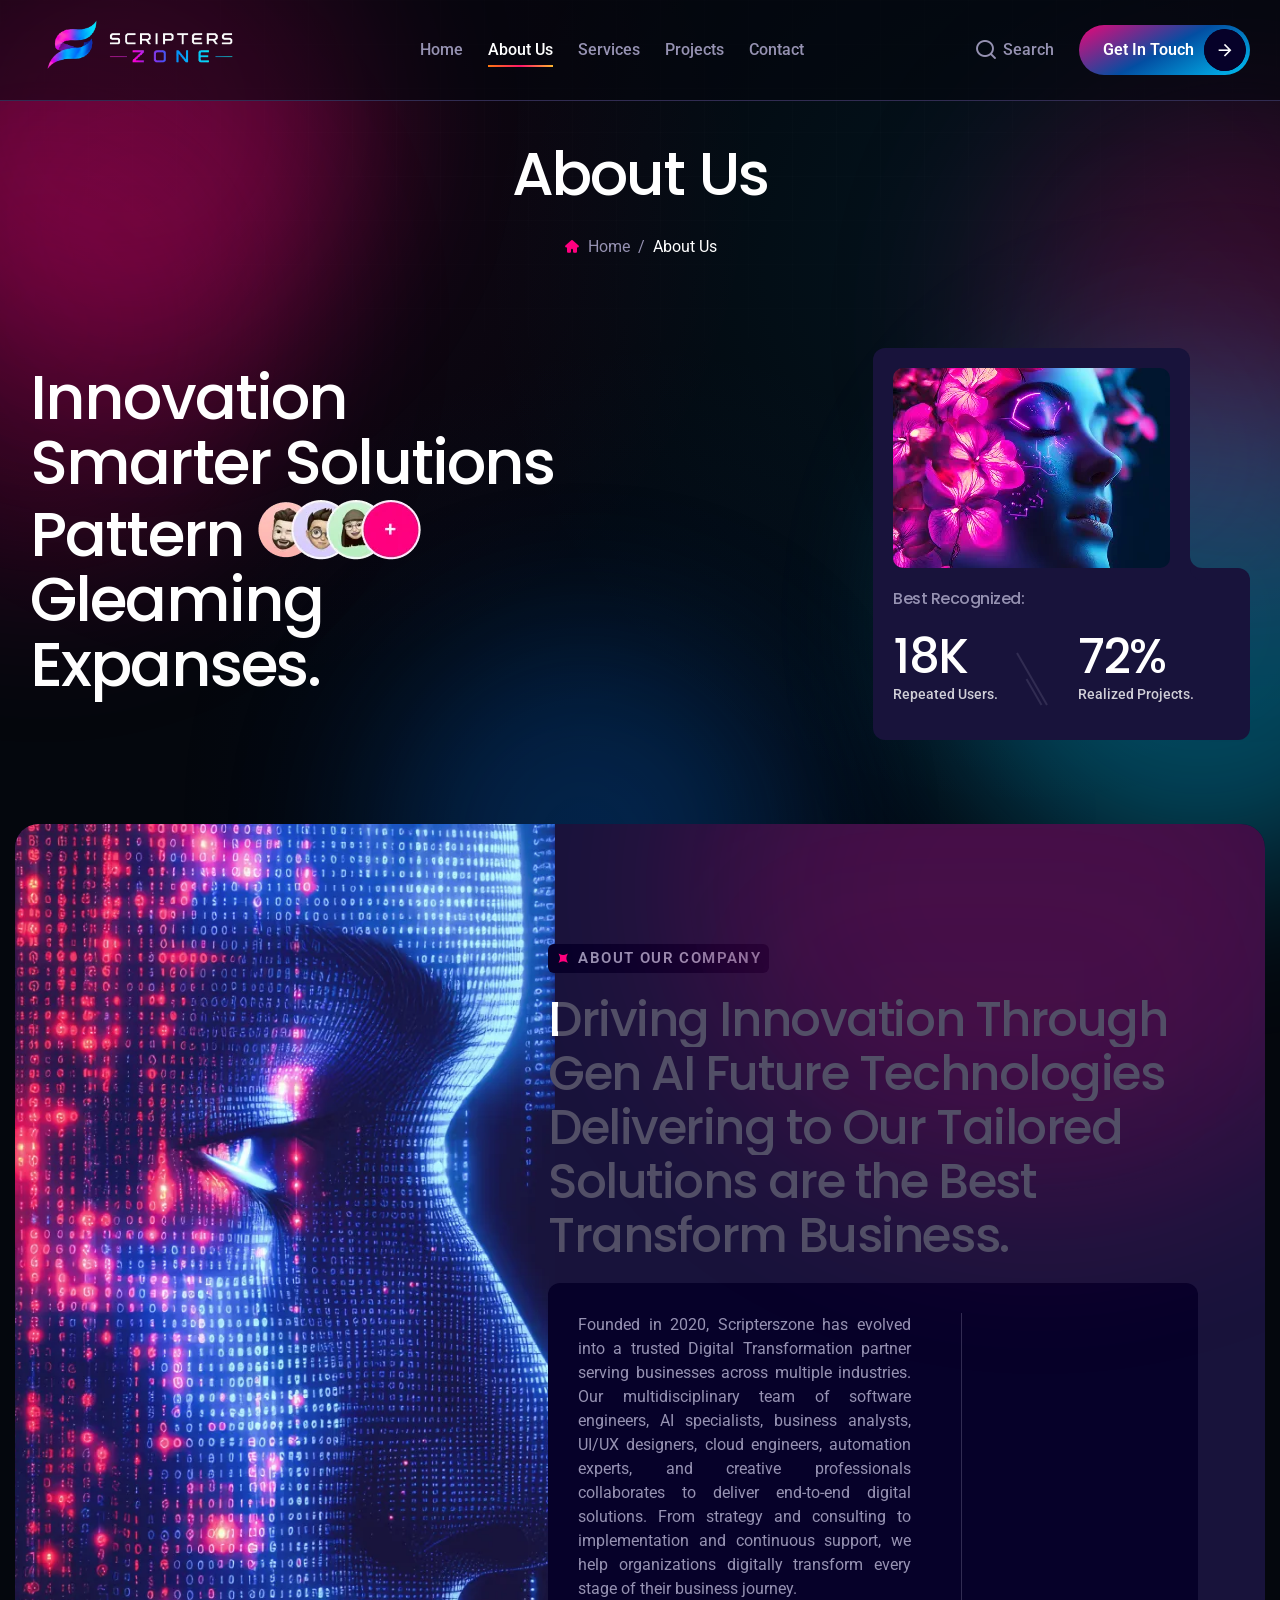
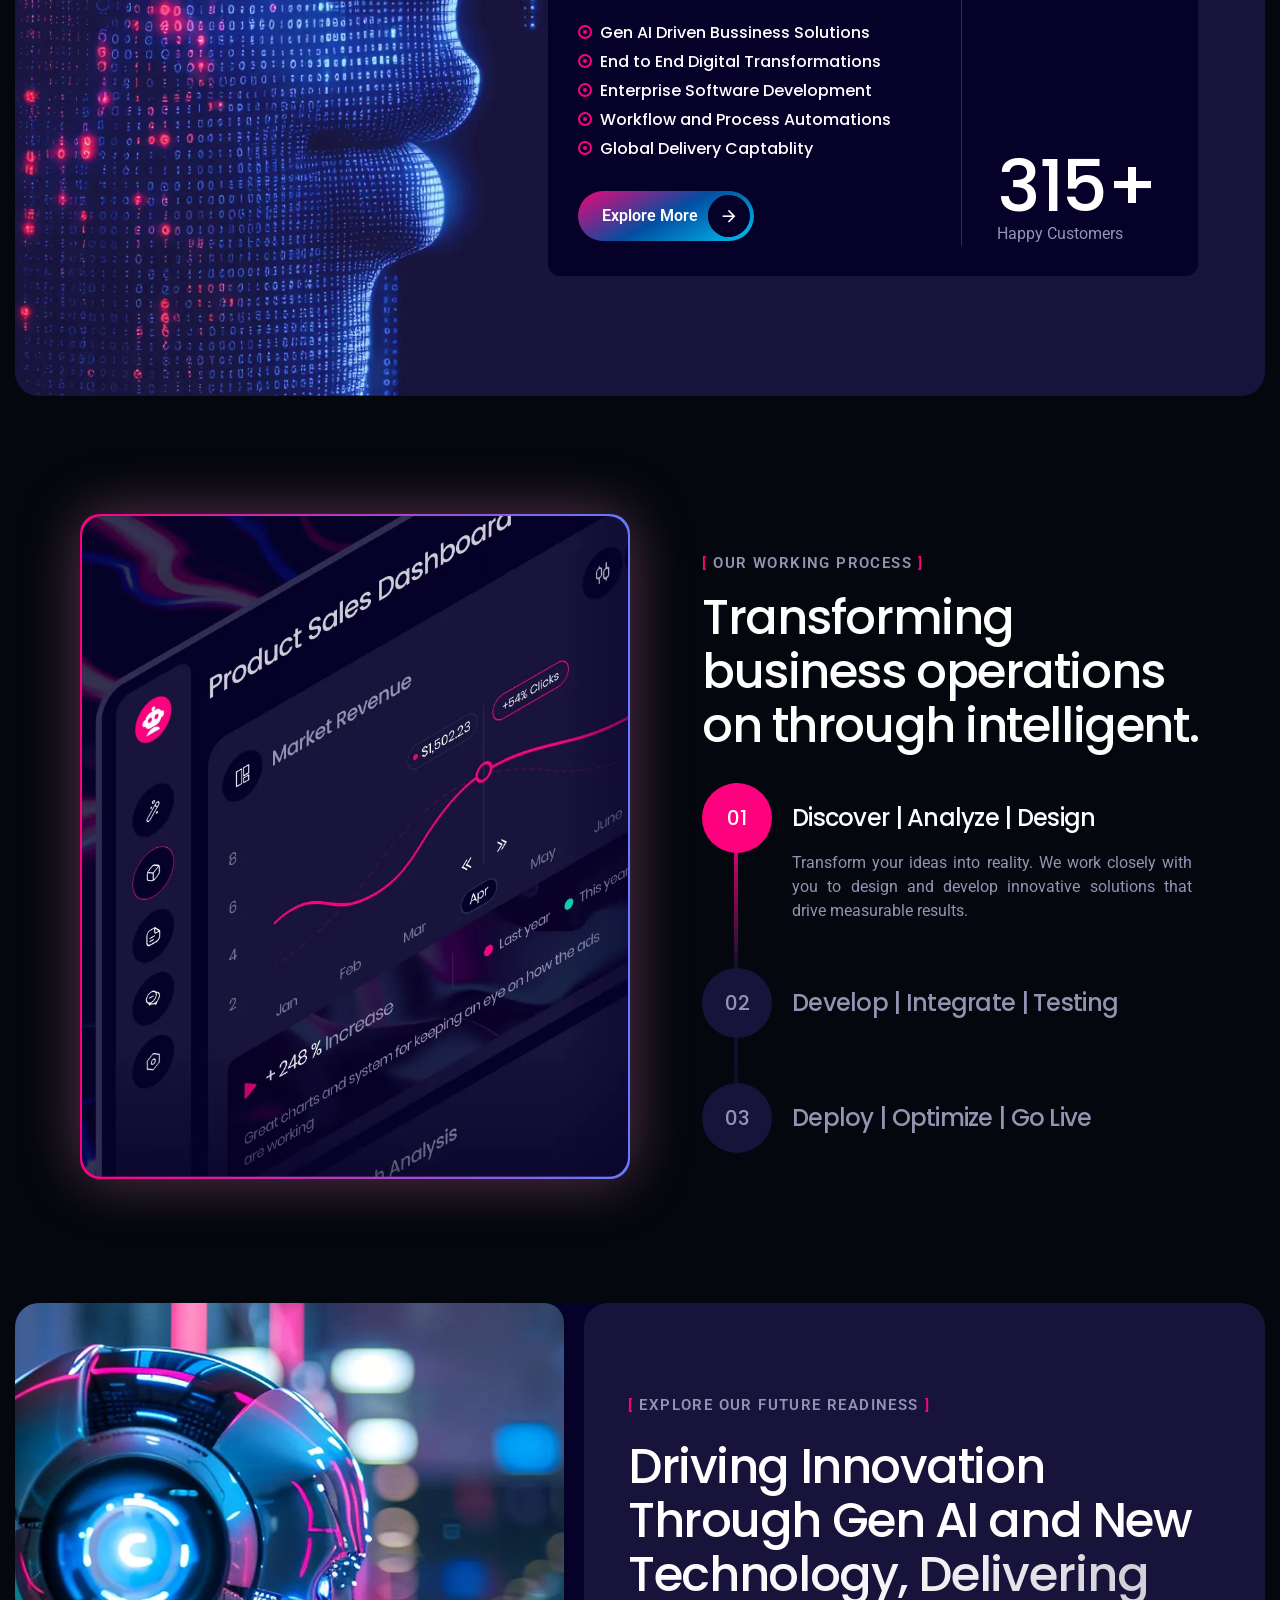
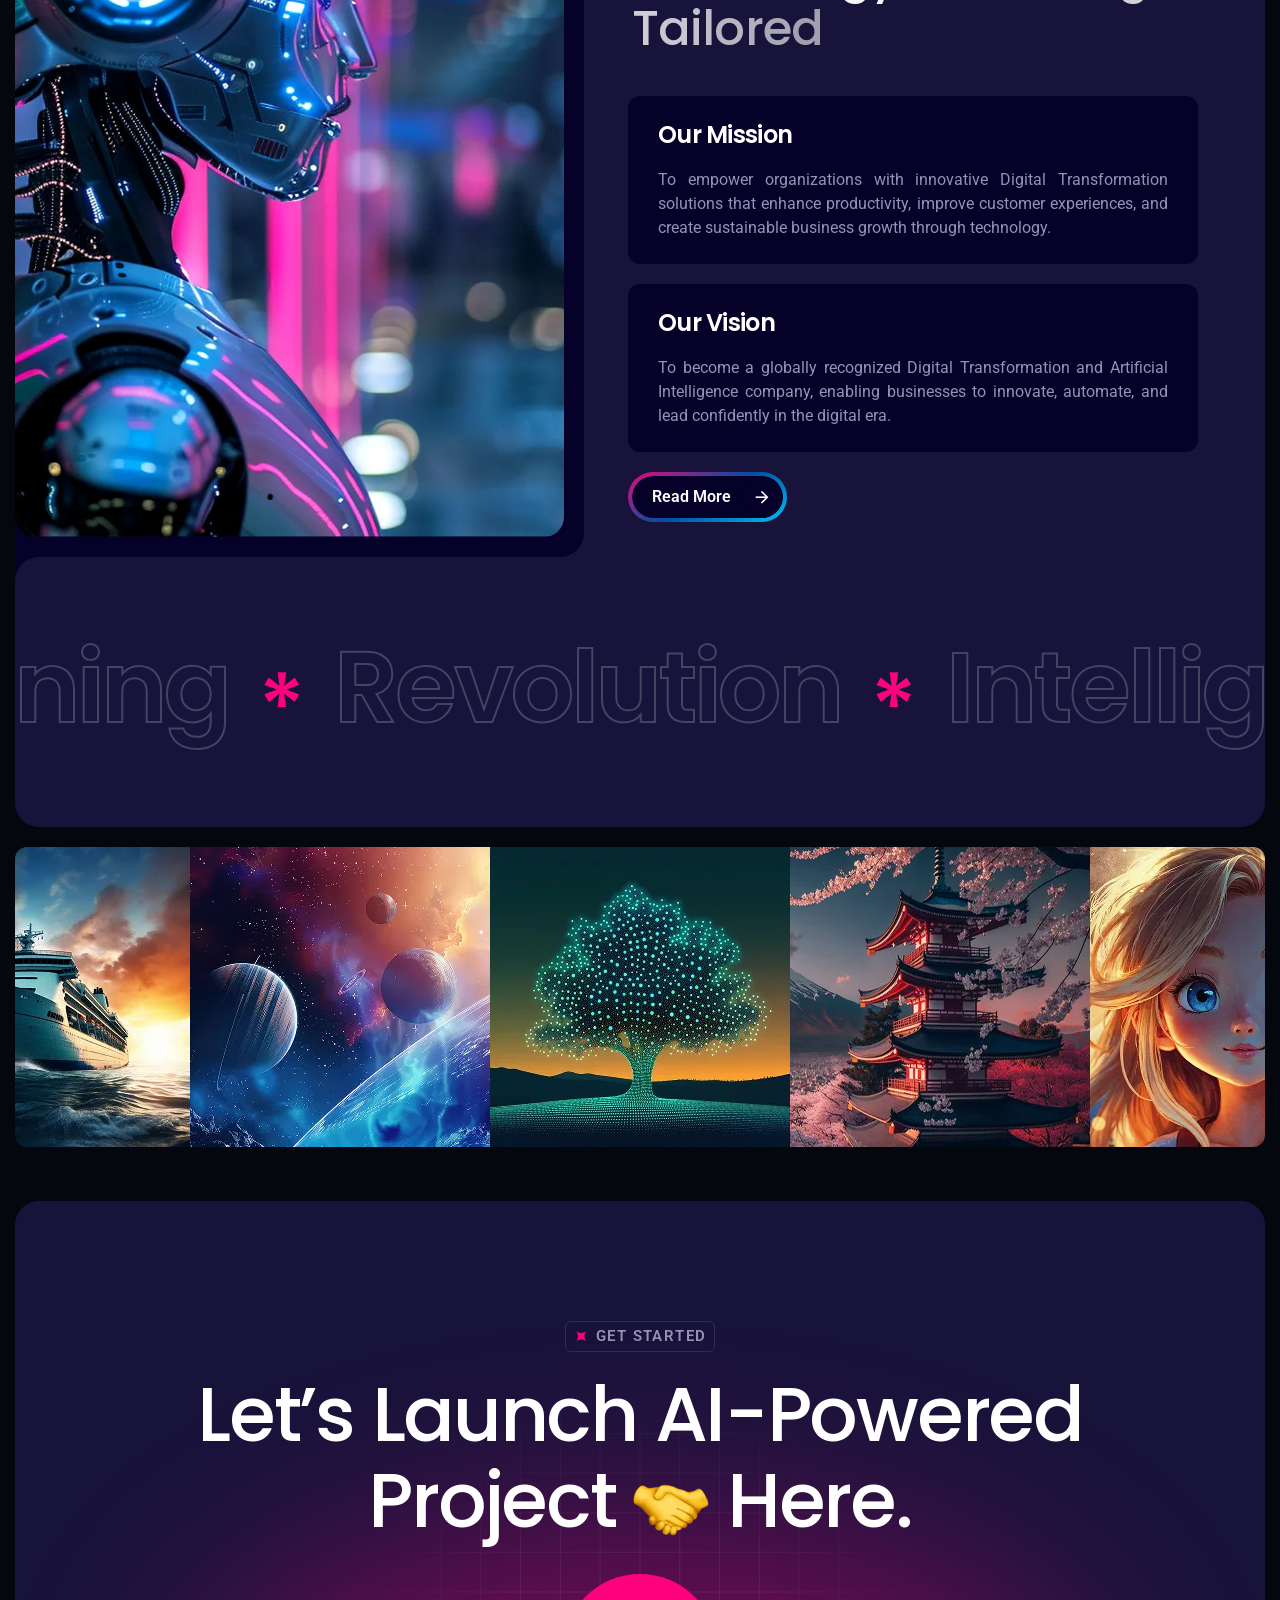
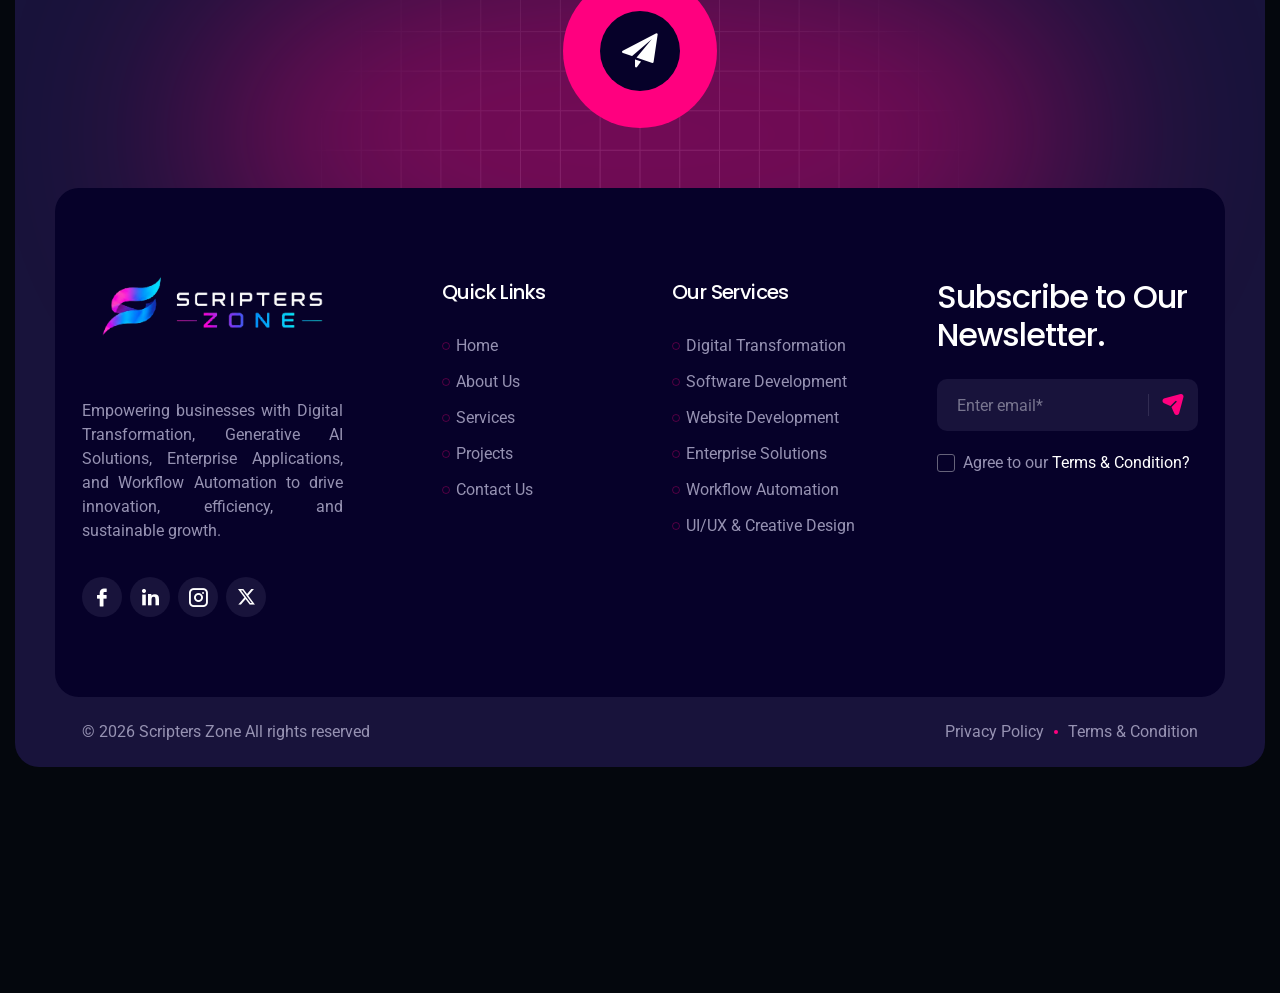
==== commit be7a84fe: "refactor: rebrand project assets and contact info while removing redundant sample file and initializ" ====
--- a/about.html
+++ b/about.html
@@ -11,7 +11,7 @@
     <title>Scripters Zone</title>
 
     <!-- Place favicon.ico in the root directory -->
-    <link rel="shortcut icon" type="image/x-icon" href="assets/images/fav.png">
+    <link rel="shortcut icon" type="image/x-icon" href="assets/images/logos/logoicon.png">
 
     <!-- CSS here -->
     <link rel="stylesheet" href="assets/css/bootstrap.min.css">
@@ -123,7 +123,7 @@
                         </div>
                         <div class="contact-item">
                             <span class="subtitle">Email</span>
-                            <a class="contact-link" href="mailto:info@Ainex.com">info@ainex.com</a>
+                            <a class="contact-link" href="mailto:info@scripterszone.com">info@scripterszone.com</a>
                         </div>
                         <div class="contact-item">
                             <span class="subtitle">Location</span>
@@ -757,8 +757,7 @@
                         <div class="copyright-content-area">
                             <div class="copyright-text">
                                 <p>&copy; <span>2026</span> <a
-                                        href="https://themeforest.net/user/theme-junction/portfolio"
-                                        target="_blank">Ainex</a> All right reserved</p>
+                                        href="index.html">Scripters Zone</a> All rights reserved</p>
                             </div>
                             <div class="copyright-menu">
                                 <ul>
--- a/assets/css/main.css
+++ b/assets/css/main.css
@@ -1,9 +1,9 @@
 /*-----------------------------------------------------------------------------------
 
-    Theme Name: Ainex - AI Agency & Technology HTML Template
+    Theme Name: Scripters Zone - AI, Automation & Enterprise Technology
     Author: Theme-Junction
     Author URI: https://themeforest.net/user/theme-junction
-    Description: Ainex - AI Agency & Technology HTML Template
+    Description: Scripters Zone - AI, Automation & Enterprise Technology
     Version: 1.0
 
 -----------------------------------------------------------------------------------
